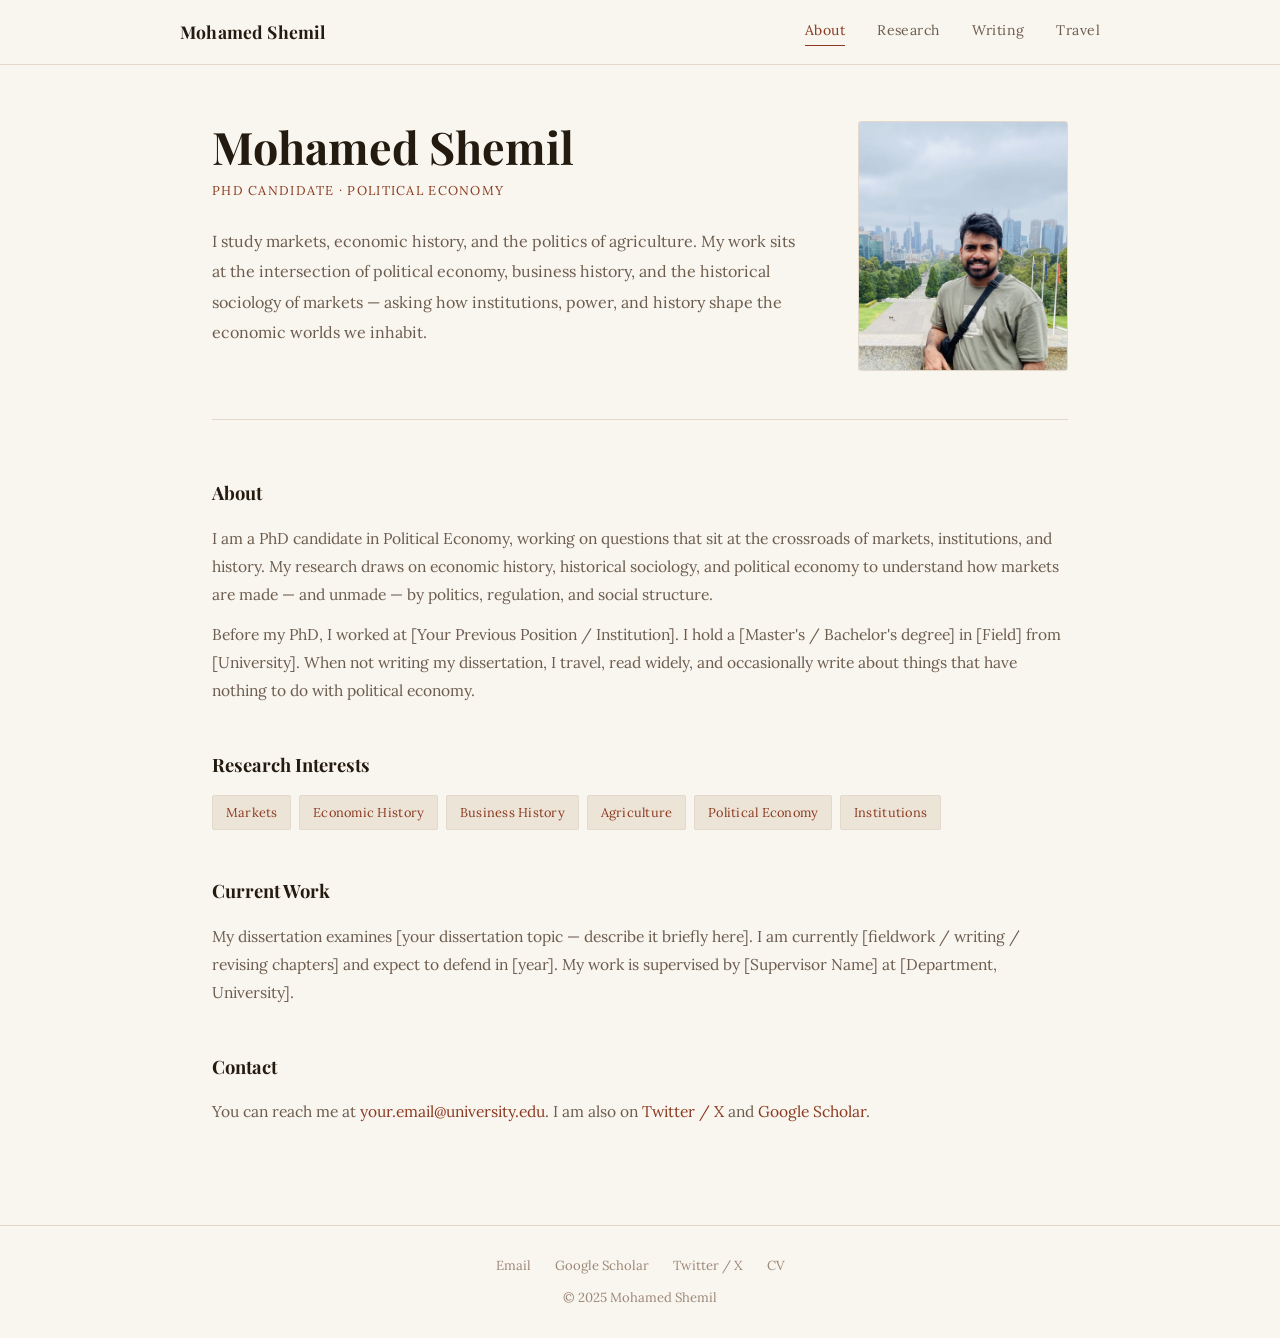
==== index.html @ 2511c0ed "Initial commit" ====
<!DOCTYPE html>
<html lang="en">
<head>
    <meta charset="UTF-8">
    <meta name="viewport" content="width=device-width, initial-scale=1.0">
    <title>Mohamed Shemil — Political Economist</title>
    <link rel="preconnect" href="https://fonts.googleapis.com">
    <link rel="preconnect" href="https://fonts.gstatic.com" crossorigin>
    <link href="https://fonts.googleapis.com/css2?family=Playfair+Display:ital,wght@0,400;0,700;1,400&family=Lora:ital,wght@0,400;0,500;1,400&display=swap" rel="stylesheet">
    <link rel="stylesheet" href="css/style.css">
</head>
<body>

    <nav class="nav">
        <div class="nav-inner">
            <a href="index.html" class="nav-name">Mohamed Shemil</a>
            <div class="nav-links" id="navLinks">
                <a href="index.html"    class="nav-link active">About</a>
                <a href="research.html" class="nav-link">Research</a>
                <a href="writing.html"  class="nav-link">Writing</a>
                <a href="travel.html"   class="nav-link">Travel</a>
            </div>
            <button class="nav-toggle" id="navToggle" aria-label="Toggle navigation">☰</button>
        </div>
    </nav>

    <main>

        <!-- Hero -->
        <div class="about-hero">
            <div class="about-hero-text">
                <h1>Mohamed Shemil</h1>
                <p class="title">PhD Candidate · Political Economy</p>
                <p class="lead">
                    I study markets, economic history, and the politics of agriculture.
                    My work sits at the intersection of political economy, business history,
                    and the historical sociology of markets — asking how institutions, power,
                    and history shape the economic worlds we inhabit.
                </p>
            </div>

            <!--
                PHOTO: Replace the div below with an <img> tag once you have a photo.
                Example:
                <img src="images/photo.jpg" alt="Mohamed Shemil" class="profile-photo">
            -->
            <img src="images/photo.jpg" alt="Mohamed Shemil" class="profile-photo">

        </div>

        <!-- About -->
        <div class="about-section">
            <h2>About</h2>
            <p>
                I am a PhD candidate in Political Economy, working on questions that sit at the
                crossroads of markets, institutions, and history. My research draws on economic
                history, historical sociology, and political economy to understand how markets are
                made — and unmade — by politics, regulation, and social structure.
            </p>
            <p>
                Before my PhD, I worked at [Your Previous Position / Institution]. I hold a
                [Master's / Bachelor's degree] in [Field] from [University]. When not writing
                my dissertation, I travel, read widely, and occasionally write about things
                that have nothing to do with political economy.
            </p>
        </div>

        <!-- Research Interests -->
        <div class="about-section">
            <h2>Research Interests</h2>
            <div class="tags">
                <span class="tag">Markets</span>
                <span class="tag">Economic History</span>
                <span class="tag">Business History</span>
                <span class="tag">Agriculture</span>
                <span class="tag">Political Economy</span>
                <span class="tag">Institutions</span>
            </div>
        </div>

        <!-- Current Work -->
        <div class="about-section">
            <h2>Current Work</h2>
            <p>
                My dissertation examines [your dissertation topic — describe it briefly here].
                I am currently [fieldwork / writing / revising chapters] and expect to defend
                in [year]. My work is supervised by [Supervisor Name] at [Department, University].
            </p>
        </div>

        <!-- Contact -->
        <div class="about-section">
            <h2>Contact</h2>
            <p>
                You can reach me at
                <a href="mailto:your.email@university.edu">your.email@university.edu</a>.
                I am also on
                <a href="#">Twitter / X</a> and
                <a href="#">Google Scholar</a>.
            </p>
        </div>

    </main>

    <footer>
        <div class="footer-inner">
            <div class="footer-links">
                <a href="mailto:your.email@university.edu">Email</a>
                <a href="#">Google Scholar</a>
                <a href="#">Twitter / X</a>
                <a href="#">CV</a>
            </div>
            <p>© 2025 Mohamed Shemil</p>
        </div>
    </footer>

    <script src="js/main.js"></script>
</body>
</html>
---- css/style.css ----
@import url('https://fonts.googleapis.com/css2?family=Playfair+Display:ital,wght@0,400;0,700;1,400&family=Lora:ital,wght@0,400;0,500;1,400&display=swap');

/* ================================
   VARIABLES
================================ */
:root {
    --bg:         #F9F5EF;
    --bg-2:       #F2EAE0;
    --surface:    #FFFFFF;
    --text:       #231A10;
    --text-2:     #6B5C4E;
    --text-3:     #9C8878;
    --accent:     #8B3A1F;
    --accent-2:   #B05A38;
    --border:     #E2D8CC;
    --tag-bg:     #EDE4D8;
}

/* ================================
   RESET & BASE
================================ */
*, *::before, *::after {
    box-sizing: border-box;
    margin: 0;
    padding: 0;
}

html {
    scroll-behavior: smooth;
    font-size: 16px;
}

body {
    font-family: 'Lora', Georgia, serif;
    background: var(--bg);
    color: var(--text);
    line-height: 1.8;
    min-height: 100vh;
    display: flex;
    flex-direction: column;
}

a {
    color: var(--accent);
    text-decoration: none;
    transition: color 0.2s;
}

a:hover { color: var(--accent-2); }

img {
    max-width: 100%;
    height: auto;
    display: block;
}

/* ================================
   NAVIGATION
================================ */
.nav {
    position: sticky;
    top: 0;
    z-index: 100;
    background: var(--bg);
    border-bottom: 1px solid var(--border);
    padding: 0 2rem;
}

.nav-inner {
    max-width: 920px;
    margin: 0 auto;
    display: flex;
    align-items: center;
    justify-content: space-between;
    height: 64px;
}

.nav-name {
    font-family: 'Playfair Display', serif;
    font-size: 1.1rem;
    font-weight: 700;
    color: var(--text);
    letter-spacing: 0.01em;
    flex-shrink: 0;
}

.nav-name:hover { color: var(--accent); }

.nav-links {
    display: flex;
    gap: 2rem;
    align-items: center;
}

.nav-link {
    font-family: 'Lora', serif;
    font-size: 0.875rem;
    color: var(--text-2);
    letter-spacing: 0.03em;
    padding-bottom: 2px;
    border-bottom: 1.5px solid transparent;
    transition: color 0.2s, border-color 0.2s;
}

.nav-link:hover,
.nav-link.active {
    color: var(--accent);
    border-bottom-color: var(--accent);
}

.nav-toggle {
    display: none;
    background: none;
    border: none;
    cursor: pointer;
    font-size: 1.5rem;
    color: var(--text);
    padding: 4px;
    line-height: 1;
}

/* ================================
   MAIN CONTAINER
================================ */
main {
    flex: 1;
    max-width: 920px;
    margin: 0 auto;
    width: 100%;
    padding: 3.5rem 2rem;
}

/* ================================
   PAGE HEADER (Research / Writing / Travel)
================================ */
.page-header {
    margin-bottom: 3rem;
    padding-bottom: 2rem;
    border-bottom: 1px solid var(--border);
}

.page-title {
    font-family: 'Playfair Display', serif;
    font-size: 2.2rem;
    font-weight: 700;
    margin-bottom: 0.4rem;
}

.page-subtitle {
    color: var(--text-2);
    font-size: 0.95rem;
    font-style: italic;
}

/* ================================
   ABOUT / HOME PAGE
================================ */
.about-hero {
    display: grid;
    grid-template-columns: 1fr 210px;
    gap: 3.5rem;
    align-items: start;
    margin-bottom: 3.5rem;
    padding-bottom: 3rem;
    border-bottom: 1px solid var(--border);
}

.about-hero-text h1 {
    font-family: 'Playfair Display', serif;
    font-size: 2.8rem;
    font-weight: 700;
    line-height: 1.15;
    margin-bottom: 0.4rem;
}

.about-hero-text .title {
    color: var(--accent);
    font-size: 0.8rem;
    letter-spacing: 0.1em;
    text-transform: uppercase;
    font-family: 'Lora', serif;
    margin-bottom: 1.5rem;
}

.about-hero-text .lead {
    font-size: 1rem;
    color: var(--text-2);
    line-height: 1.9;
}

.photo-placeholder {
    width: 210px;
    height: 250px;
    background: var(--bg-2);
    border: 2px dashed var(--accent-2);
    border-radius: 3px;
    display: flex;
    flex-direction: column;
    align-items: center;
    justify-content: center;
    color: var(--accent-2);
    font-size: 0.78rem;
    text-align: center;
    gap: 0.6rem;
    font-style: italic;
}

.photo-placeholder svg {
    width: 36px;
    height: 36px;
    opacity: 0.35;
}

/* Profile photo — when you add a real image, replace .photo-placeholder with this */
.profile-photo {
    width: 210px;
    height: 250px;
    border-radius: 3px;
    border: 1px solid var(--border);
    object-fit: cover;
}

.about-section {
    margin-bottom: 2.75rem;
}

.about-section h2 {
    font-family: 'Playfair Display', serif;
    font-size: 1.15rem;
    font-weight: 700;
    margin-bottom: 0.9rem;
    color: var(--text);
}

.about-section p {
    color: var(--text-2);
    margin-bottom: 0.75rem;
    font-size: 0.975rem;
}

/* Tags */
.tags {
    display: flex;
    flex-wrap: wrap;
    gap: 0.5rem;
}

.tag {
    background: var(--tag-bg);
    color: var(--accent);
    border: 1px solid var(--border);
    padding: 0.3rem 0.8rem;
    border-radius: 2px;
    font-size: 0.8rem;
    font-family: 'Lora', serif;
    letter-spacing: 0.02em;
}

/* ================================
   ARTICLE LISTING
================================ */
.article-list {
    display: flex;
    flex-direction: column;
}

.article-item {
    padding: 2rem 0;
    border-bottom: 1px solid var(--border);
}

.article-item:first-child {
    padding-top: 0;
}

.article-meta {
    font-size: 0.75rem;
    color: var(--text-3);
    text-transform: uppercase;
    letter-spacing: 0.07em;
    margin-bottom: 0.5rem;
    font-family: 'Lora', serif;
}

.article-title {
    font-family: 'Playfair Display', serif;
    font-size: 1.4rem;
    font-weight: 700;
    line-height: 1.3;
    margin-bottom: 0.65rem;
}

.article-title a {
    color: var(--text);
    transition: color 0.2s;
}

.article-title a:hover { color: var(--accent); }

.article-excerpt {
    color: var(--text-2);
    font-size: 0.93rem;
    line-height: 1.8;
    margin-bottom: 0.9rem;
}

.read-more {
    font-size: 0.82rem;
    color: var(--accent);
    font-family: 'Lora', serif;
    border-bottom: 1px solid currentColor;
    padding-bottom: 1px;
    letter-spacing: 0.02em;
}

.read-more:hover { color: var(--accent-2); }

/* ================================
   TRAVEL PAGE — GRID
================================ */
.travel-intro {
    color: var(--text-2);
    font-size: 0.975rem;
    margin-bottom: 2.5rem;
    max-width: 560px;
}

.travel-grid {
    display: grid;
    grid-template-columns: repeat(auto-fill, minmax(270px, 1fr));
    gap: 1.75rem;
}

.travel-card {
    background: var(--surface);
    border: 1px solid var(--border);
    border-radius: 3px;
    overflow: hidden;
    transition: box-shadow 0.25s, transform 0.25s;
    display: flex;
    flex-direction: column;
}

.travel-card:hover {
    box-shadow: 0 6px 24px rgba(35, 26, 16, 0.1);
    transform: translateY(-3px);
}

.travel-card-image {
    width: 100%;
    height: 190px;
    background: var(--bg-2);
    display: flex;
    align-items: center;
    justify-content: center;
    color: var(--text-3);
    font-size: 0.75rem;
    font-style: italic;
    overflow: hidden;
    flex-shrink: 0;
}

.travel-card-image img {
    width: 100%;
    height: 100%;
    object-fit: cover;
}

.travel-card-body {
    padding: 1.25rem;
    flex: 1;
    display: flex;
    flex-direction: column;
}

.travel-card-meta {
    font-size: 0.72rem;
    color: var(--text-3);
    text-transform: uppercase;
    letter-spacing: 0.07em;
    margin-bottom: 0.4rem;
    font-family: 'Lora', serif;
}

.travel-card-title {
    font-family: 'Playfair Display', serif;
    font-size: 1.15rem;
    font-weight: 700;
    margin-bottom: 0.5rem;
    line-height: 1.3;
}

.travel-card-title a { color: var(--text); }
.travel-card-title a:hover { color: var(--accent); }

.travel-card-excerpt {
    color: var(--text-2);
    font-size: 0.85rem;
    line-height: 1.75;
    margin-bottom: 1rem;
    flex: 1;
}

/* ================================
   SINGLE ARTICLE PAGE
================================ */
.article-page {
    max-width: 680px;
    margin: 0 auto;
}

.back-link {
    display: inline-flex;
    align-items: center;
    gap: 0.35rem;
    font-size: 0.8rem;
    color: var(--text-3);
    margin-bottom: 2.25rem;
    letter-spacing: 0.02em;
    border-bottom: 1px solid transparent;
    transition: color 0.2s;
}

.back-link:hover { color: var(--accent); }

.article-header {
    margin-bottom: 2.5rem;
    padding-bottom: 2rem;
    border-bottom: 1px solid var(--border);
}

.article-header .article-meta {
    margin-bottom: 0.75rem;
}

.article-header h1 {
    font-family: 'Playfair Display', serif;
    font-size: 2.25rem;
    font-weight: 700;
    line-height: 1.2;
    margin-bottom: 1rem;
}

.article-header .article-tags {
    margin-top: 1.25rem;
}

.article-body {
    color: var(--text-2);
    line-height: 1.95;
    font-size: 1.025rem;
}

.article-body p { margin-bottom: 1.6rem; }

.article-body h2 {
    font-family: 'Playfair Display', serif;
    font-size: 1.5rem;
    color: var(--text);
    margin: 2.5rem 0 1rem;
}

.article-body h3 {
    font-family: 'Playfair Display', serif;
    font-size: 1.15rem;
    color: var(--text);
    margin: 2rem 0 0.75rem;
}

.article-body blockquote {
    border-left: 3px solid var(--accent);
    padding: 0.25rem 0 0.25rem 1.5rem;
    color: var(--text-2);
    font-style: italic;
    margin: 1.75rem 0;
}

/* ================================
   TRAVEL ENTRY PAGE
================================ */
.travel-entry {
    max-width: 720px;
    margin: 0 auto;
}

.travel-entry-header {
    margin-bottom: 2rem;
    padding-bottom: 2rem;
    border-bottom: 1px solid var(--border);
}

.travel-entry-header h1 {
    font-family: 'Playfair Display', serif;
    font-size: 2.4rem;
    font-weight: 700;
    line-height: 1.2;
    margin-bottom: 0.4rem;
}

.travel-entry-header .subtitle {
    color: var(--text-2);
    font-style: italic;
    font-size: 1rem;
    margin-top: 0.4rem;
}

.travel-photo-block {
    margin: 2rem 0;
}

.travel-photo-block img {
    width: 100%;
    border-radius: 2px;
    border: 1px solid var(--border);
}

.travel-photo-placeholder {
    width: 100%;
    height: 400px;
    background: var(--bg-2);
    border: 1px solid var(--border);
    border-radius: 2px;
    display: flex;
    flex-direction: column;
    align-items: center;
    justify-content: center;
    color: var(--text-3);
    gap: 0.5rem;
    font-size: 0.8rem;
    font-style: italic;
}

.travel-photo-placeholder svg {
    width: 40px;
    height: 40px;
    opacity: 0.35;
}

.travel-photo-caption {
    font-size: 0.78rem;
    color: var(--text-3);
    font-style: italic;
    text-align: center;
    margin-top: 0.5rem;
}

.travel-entry-body {
    color: var(--text-2);
    line-height: 1.95;
    font-size: 1.025rem;
}

.travel-entry-body p { margin-bottom: 1.6rem; }

/* ================================
   FOOTER
================================ */
footer {
    border-top: 1px solid var(--border);
    padding: 1.75rem 2rem;
    text-align: center;
    color: var(--text-3);
    font-size: 0.82rem;
    margin-top: auto;
}

.footer-inner {
    max-width: 920px;
    margin: 0 auto;
}

.footer-links {
    margin-bottom: 0.5rem;
    display: flex;
    justify-content: center;
    flex-wrap: wrap;
    gap: 0.25rem 1.5rem;
}

.footer-links a {
    color: var(--text-3);
}

.footer-links a:hover { color: var(--accent); }

/* ================================
   RESPONSIVE
================================ */
@media (max-width: 640px) {
    .nav { padding: 0 1.25rem; }

    .nav-toggle { display: block; }

    .nav-links {
        display: none;
        position: absolute;
        top: 64px;
        left: 0;
        right: 0;
        background: var(--bg);
        border-bottom: 1px solid var(--border);
        flex-direction: column;
        padding: 1.5rem 1.25rem;
        gap: 1.25rem;
        align-items: flex-start;
    }

    .nav-links.open { display: flex; }

    main { padding: 2.5rem 1.25rem; }

    .about-hero {
        grid-template-columns: 1fr;
        gap: 2rem;
    }

    .about-hero-text h1 { font-size: 2.1rem; }

    .photo-placeholder,
    .profile-photo {
        width: 150px;
        height: 180px;
    }

    .page-title { font-size: 1.85rem; }

    .travel-grid { grid-template-columns: 1fr; }

    .article-header h1 { font-size: 1.8rem; }

    .travel-entry-header h1 { font-size: 1.9rem; }
}
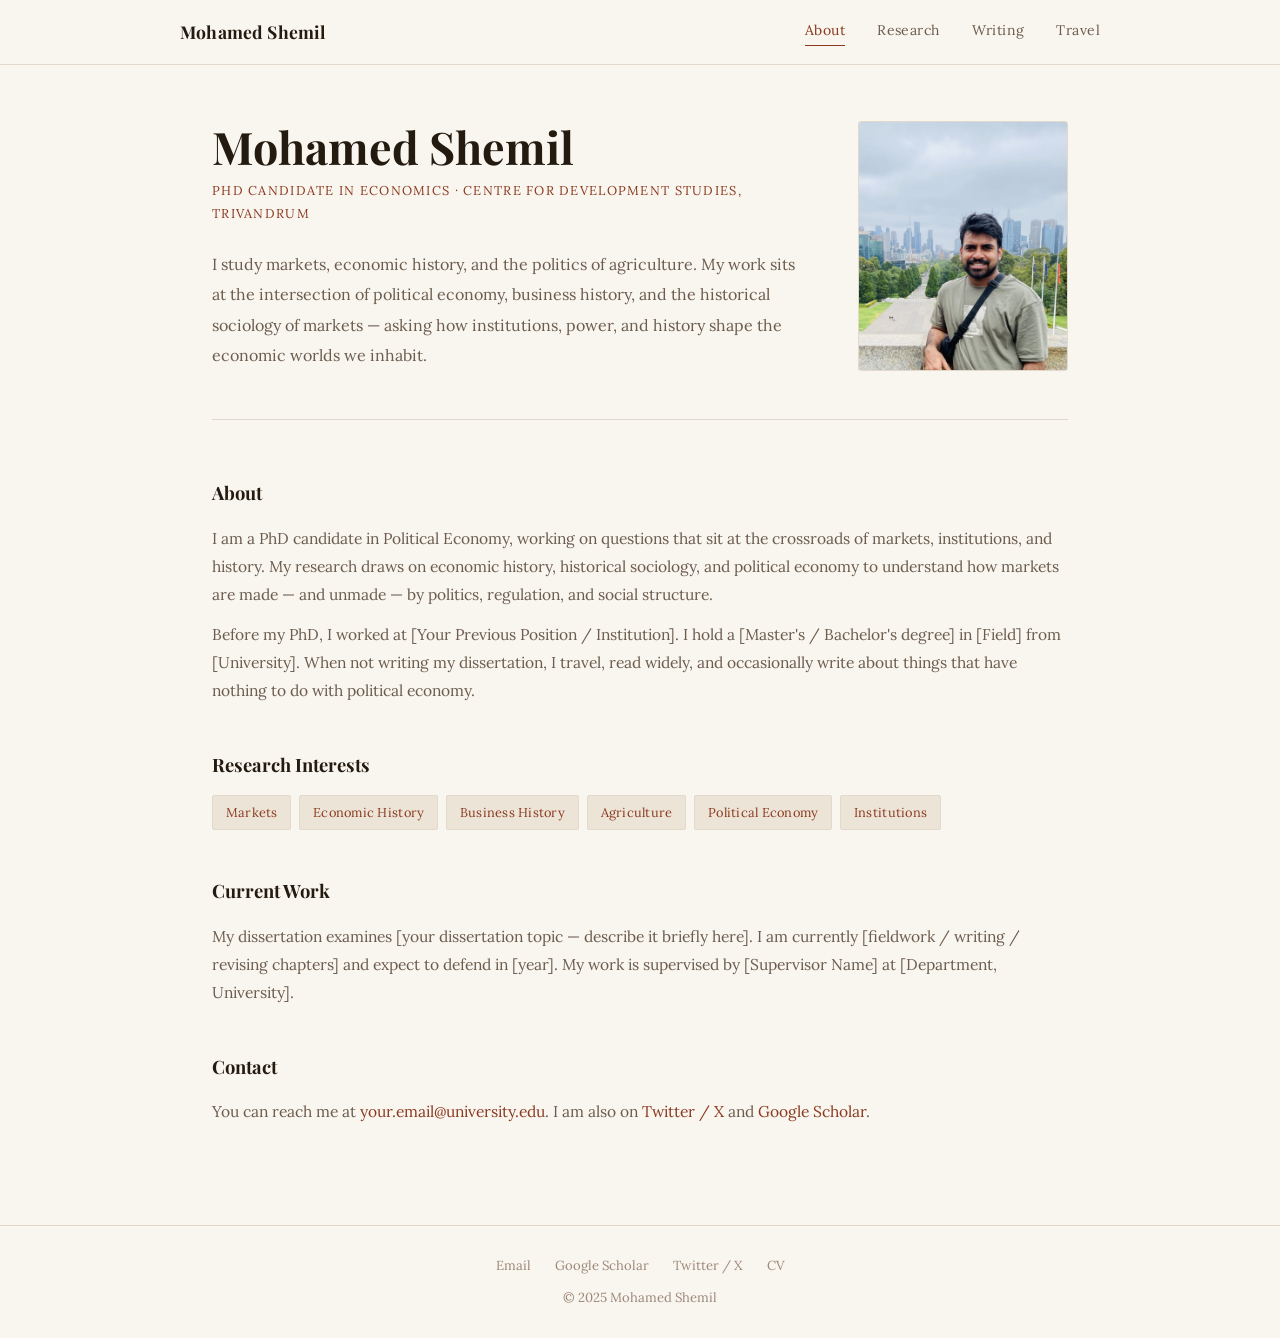
==== commit acb015db: "updated about section" ====
--- a/index.html
+++ b/index.html
@@ -30,7 +30,7 @@
         <div class="about-hero">
             <div class="about-hero-text">
                 <h1>Mohamed Shemil</h1>
-                <p class="title">PhD Candidate · Political Economy</p>
+                <p class="title">PhD Candidate in Economics · Centre for Development Studies, Trivandrum</p>
                 <p class="lead">
                     I study markets, economic history, and the politics of agriculture.
                     My work sits at the intersection of political economy, business history,
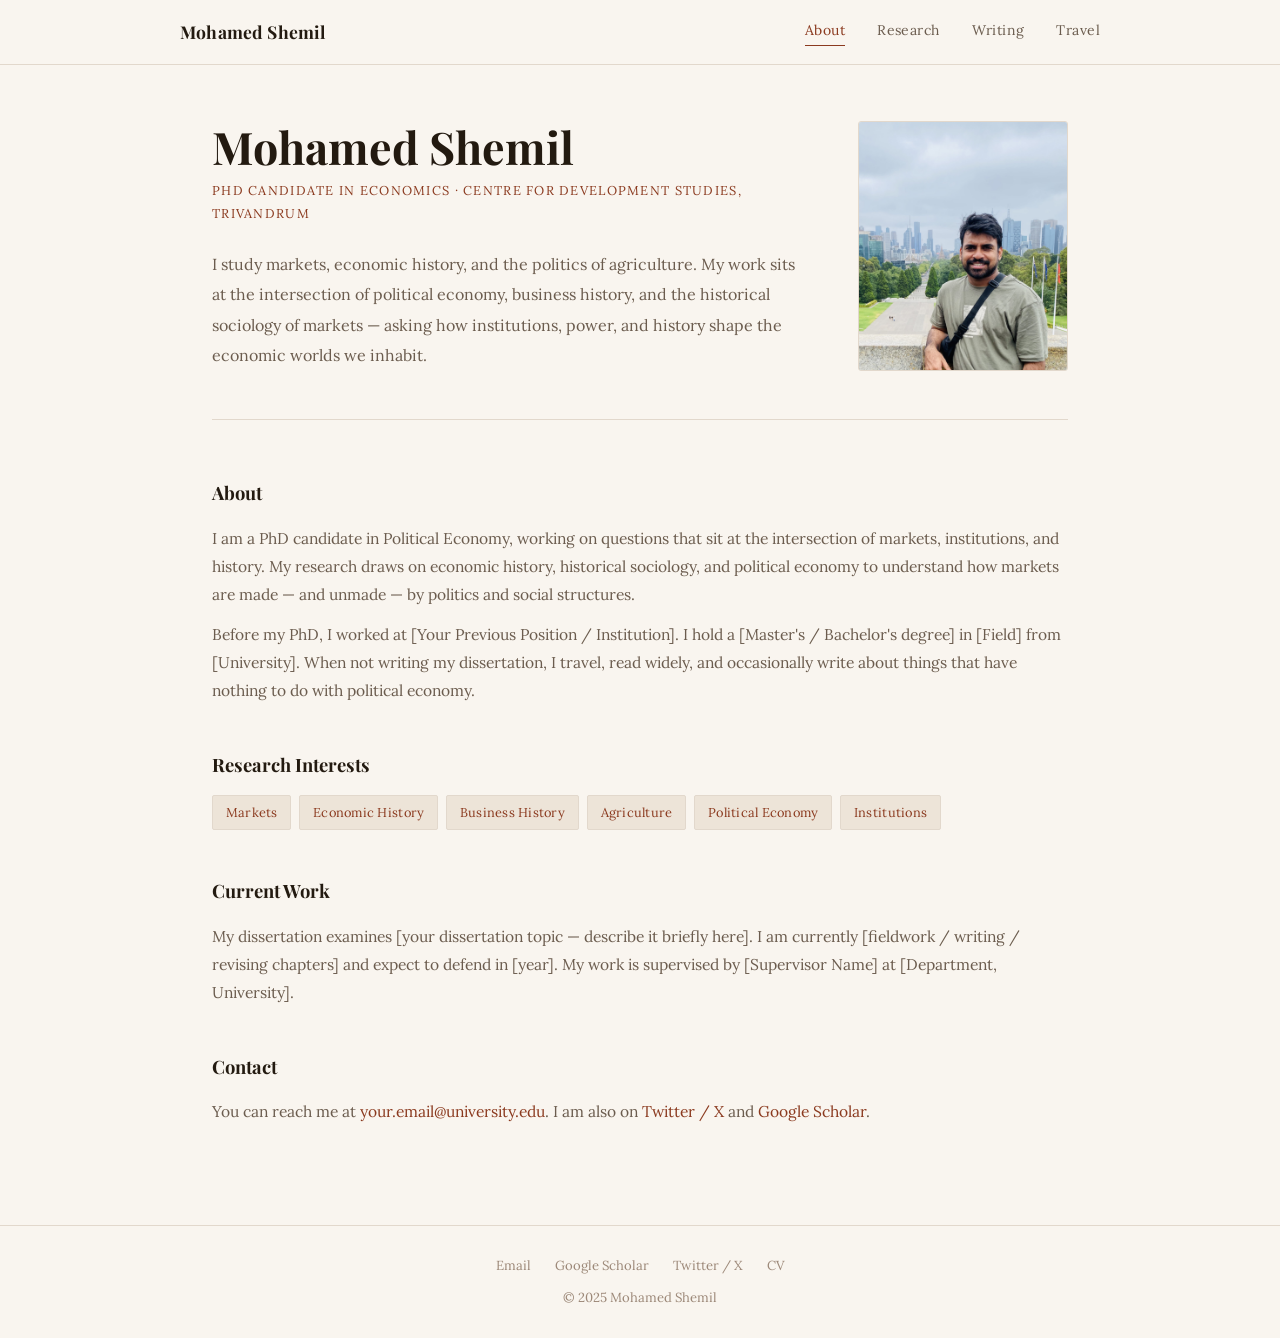
==== commit b02ee49b: "updated about section" ====
--- a/index.html
+++ b/index.html
@@ -53,9 +53,8 @@
             <h2>About</h2>
             <p>
                 I am a PhD candidate in Political Economy, working on questions that sit at the
-                crossroads of markets, institutions, and history. My research draws on economic
-                history, historical sociology, and political economy to understand how markets are
-                made — and unmade — by politics, regulation, and social structure.
+                intersection of markets, institutions, and history. My research draws on economic
+                history, historical sociology, and political economy to understand how markets are                made — and unmade — by politics and social structures.
             </p>
             <p>
                 Before my PhD, I worked at [Your Previous Position / Institution]. I hold a
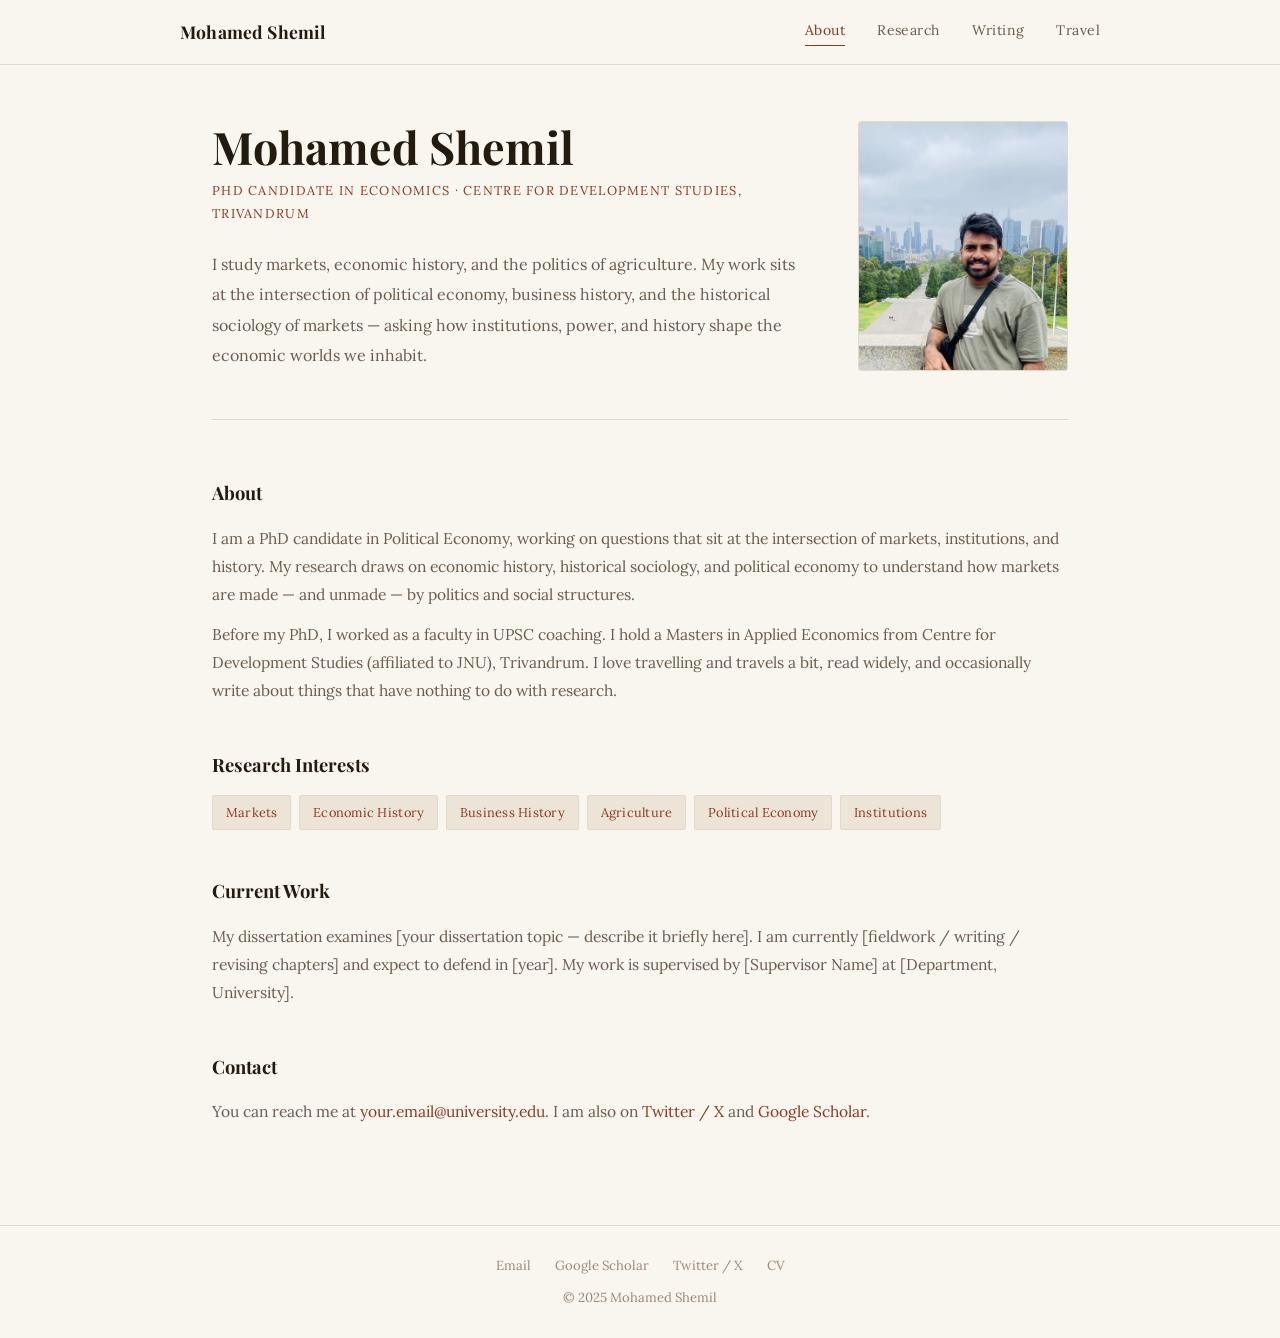
==== commit deff595b: "Update index.html" ====
--- a/index.html
+++ b/index.html
@@ -57,10 +57,9 @@
                 history, historical sociology, and political economy to understand how markets are                made — and unmade — by politics and social structures.
             </p>
             <p>
-                Before my PhD, I worked at [Your Previous Position / Institution]. I hold a
-                [Master's / Bachelor's degree] in [Field] from [University]. When not writing
-                my dissertation, I travel, read widely, and occasionally write about things
-                that have nothing to do with political economy.
+                Before my PhD, I worked as a faculty in UPSC coaching. I hold a Masters in Applied Economics
+                from Centre for Development Studies (affiliated to JNU), Trivandrum. I love travelling and travels a bit,
+                read widely, and occasionally write about things that have nothing to do with research.
             </p>
         </div>
 
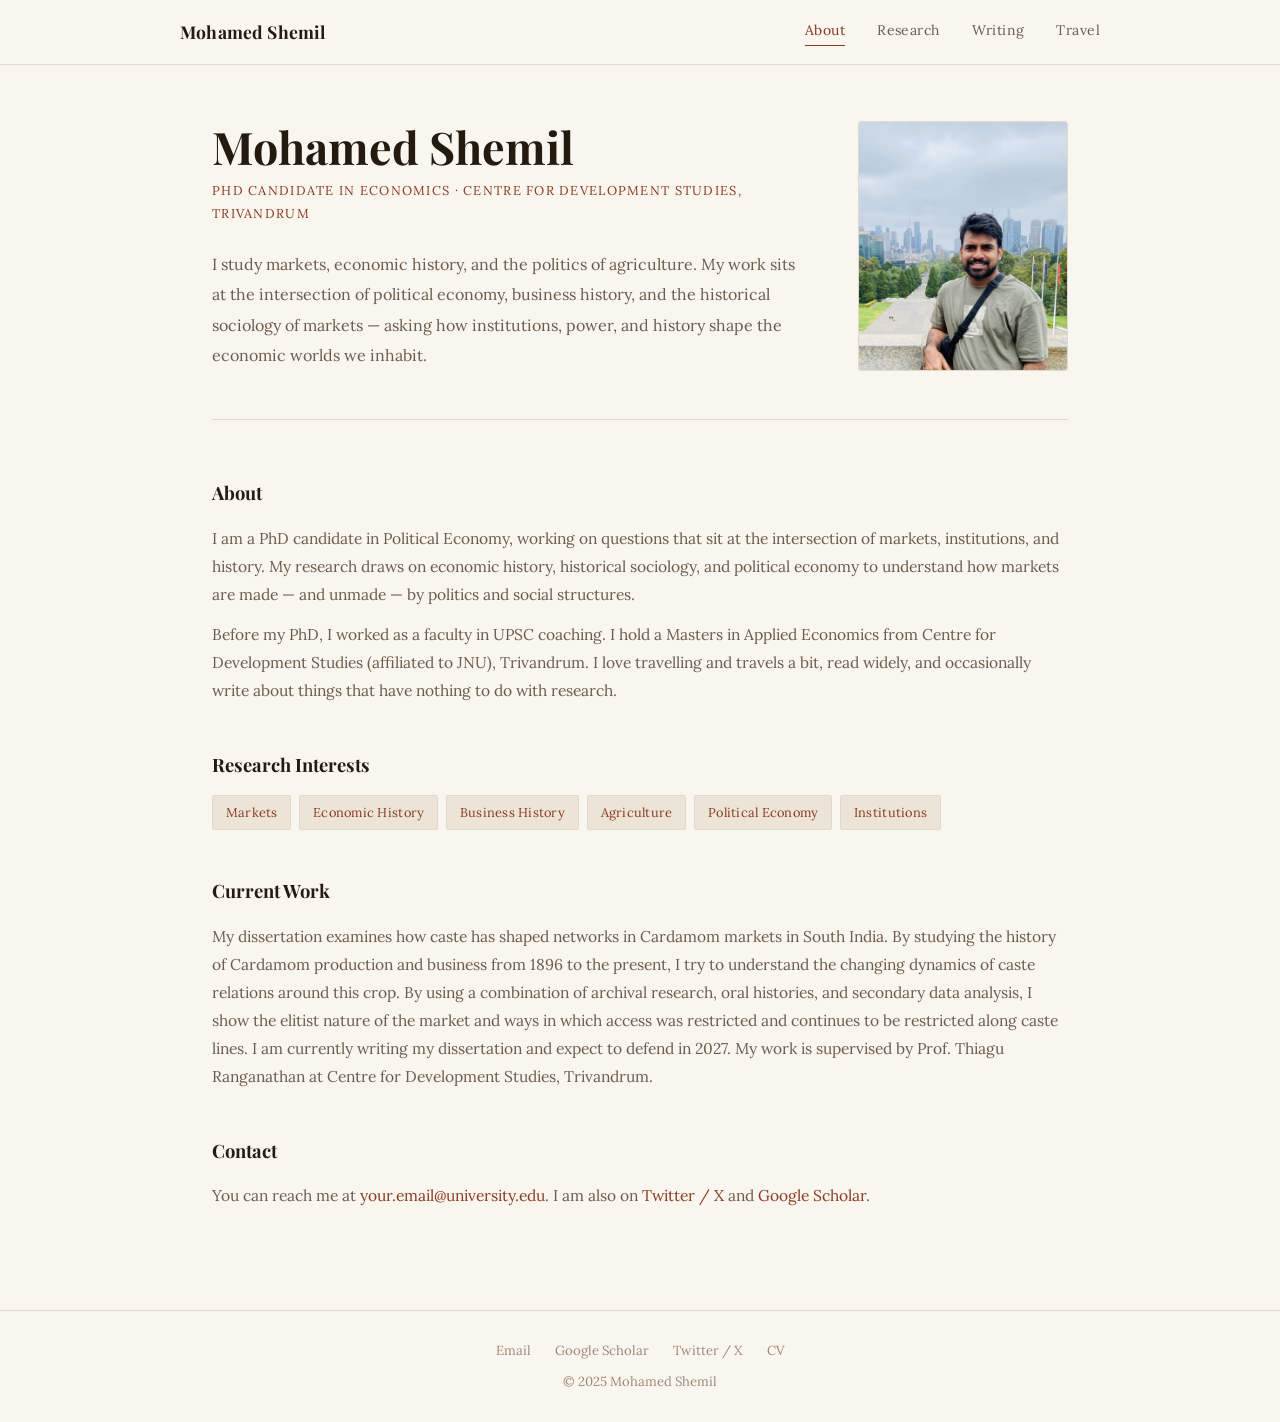
==== commit 076ad544: "Update index.html" ====
--- a/index.html
+++ b/index.html
@@ -80,9 +80,10 @@
         <div class="about-section">
             <h2>Current Work</h2>
             <p>
-                My dissertation examines [your dissertation topic — describe it briefly here].
-                I am currently [fieldwork / writing / revising chapters] and expect to defend
-                in [year]. My work is supervised by [Supervisor Name] at [Department, University].
+                My dissertation examines how caste has shaped networks in Cardamom markets in South India. By studying the history of Cardamom production and business from 1896 to the present, I try to understand the changing dynamics of caste relations around this crop.
+                By using a combination of archival research, oral histories, and secondary data analysis, I show the elitist nature of the market and ways in which access was restricted and continues to be restricted along caste lines. 
+                I am currently writing my dissertation and expect to defend
+                in 2027. My work is supervised by Prof. Thiagu Ranganathan at Centre for Development Studies, Trivandrum.
             </p>
         </div>
 
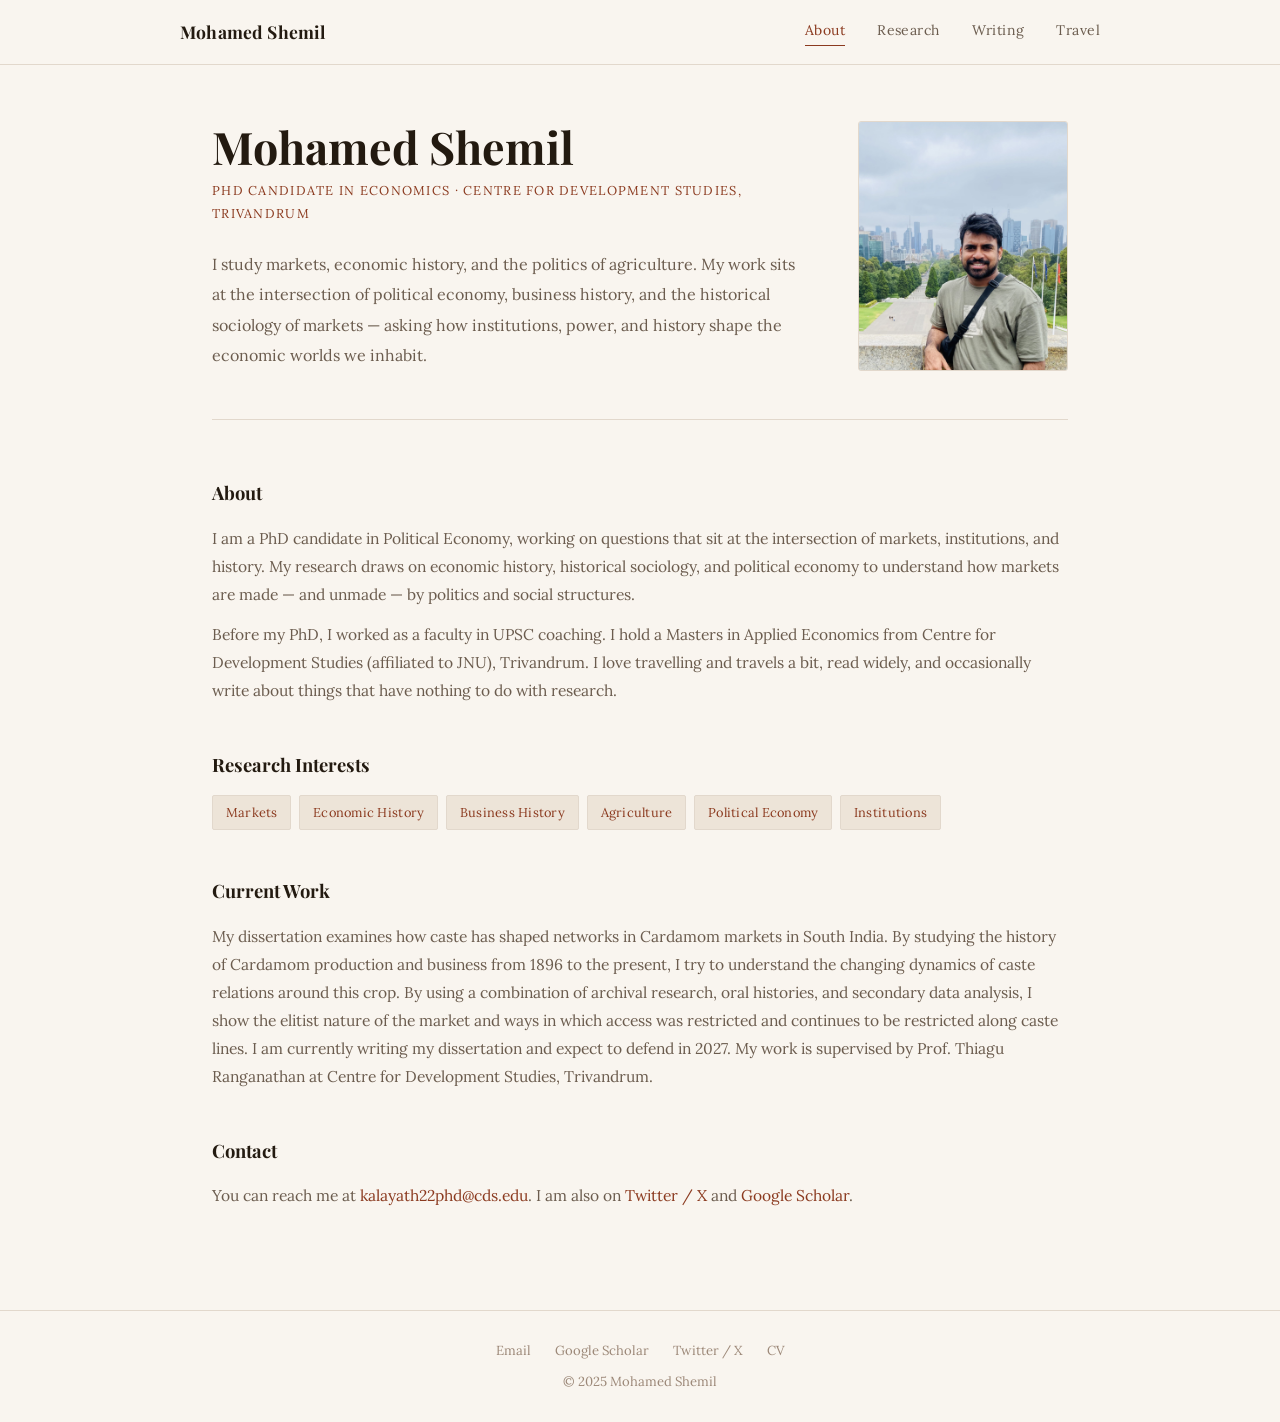
==== commit 4be0d637: "Update index.html" ====
--- a/index.html
+++ b/index.html
@@ -92,7 +92,7 @@
             <h2>Contact</h2>
             <p>
                 You can reach me at
-                <a href="mailto:your.email@university.edu">your.email@university.edu</a>.
+                <a href="mailto:kalayath22phd@cds.edu">kalayath22phd@cds.edu</a>.
                 I am also on
                 <a href="#">Twitter / X</a> and
                 <a href="#">Google Scholar</a>.
@@ -104,9 +104,9 @@
     <footer>
         <div class="footer-inner">
             <div class="footer-links">
-                <a href="mailto:your.email@university.edu">Email</a>
+                <a href="mailto:kalayath22phd@cds.edu">Email</a>
                 <a href="#">Google Scholar</a>
-                <a href="#">Twitter / X</a>
+                <a href="https://twitter.com/ShemilMohamed">Twitter / X</a>
                 <a href="#">CV</a>
             </div>
             <p>© 2025 Mohamed Shemil</p>
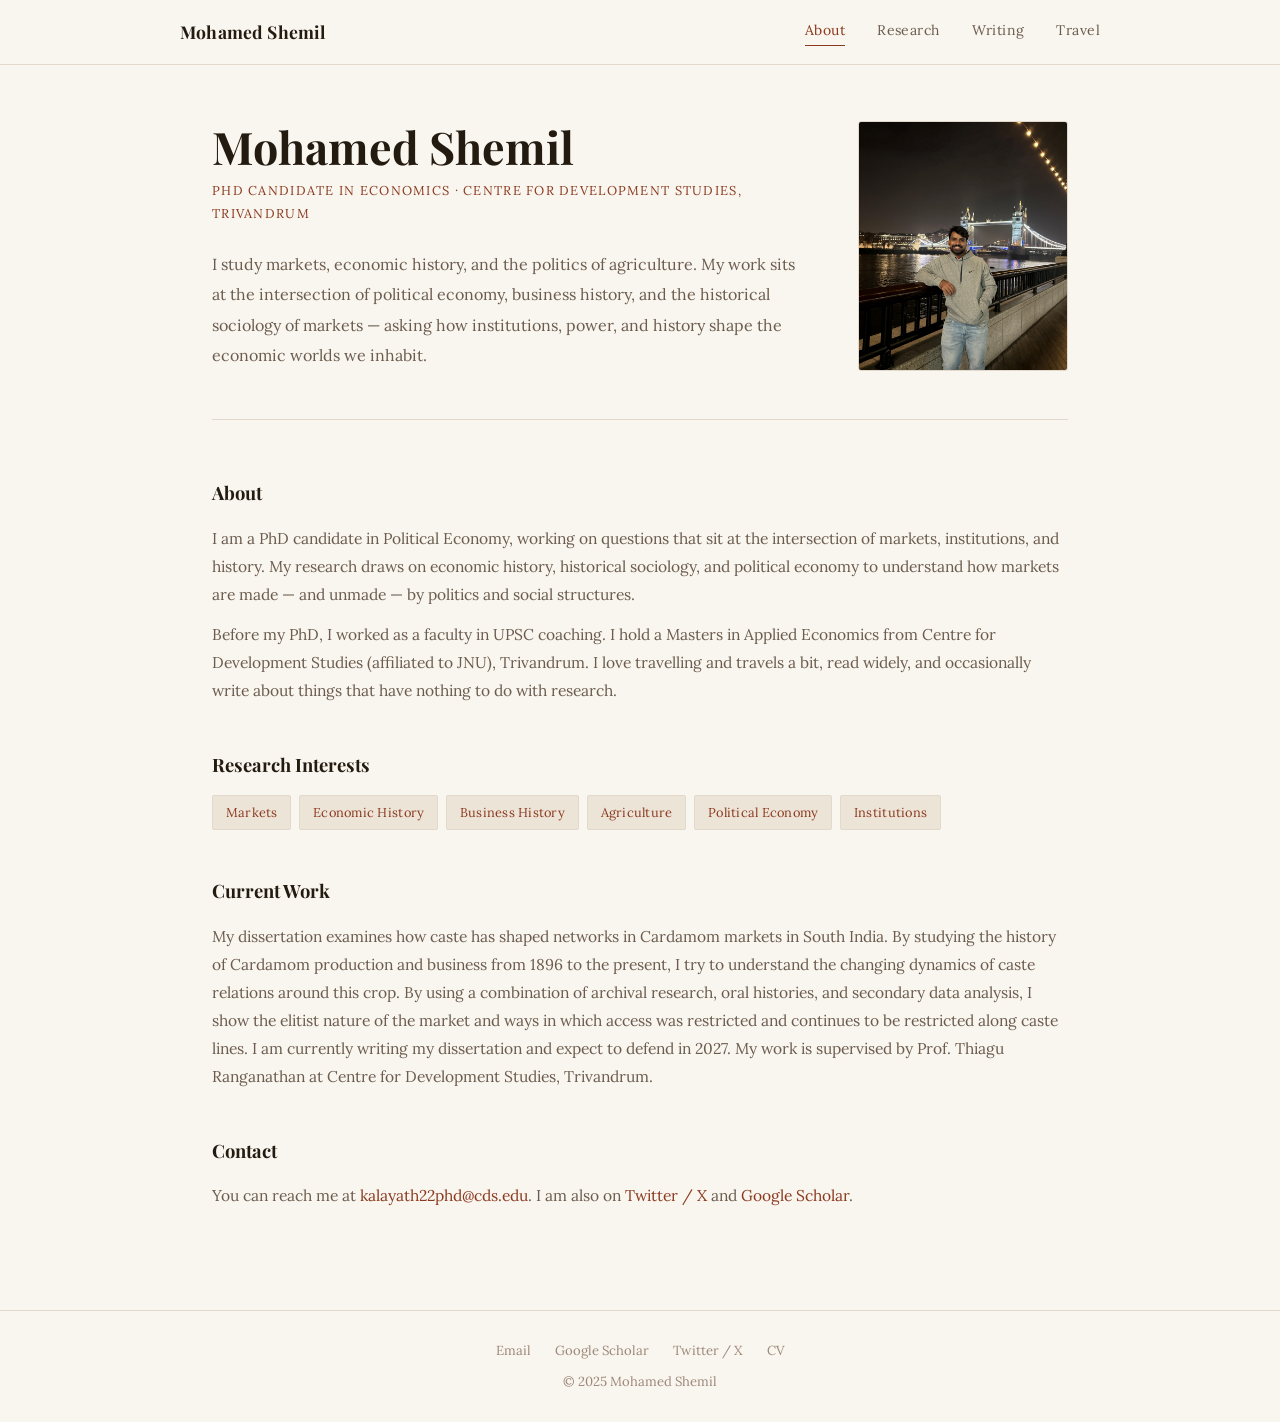
==== commit 53dbdb26: "Changed profile photo Changed profile photo" ====
--- a/index.html
+++ b/index.html
@@ -44,7 +44,7 @@
                 Example:
                 <img src="images/photo.jpg" alt="Mohamed Shemil" class="profile-photo">
             -->
-            <img src="images/photo.jpg" alt="Mohamed Shemil" class="profile-photo">
+            <img src="images/london.jpeg" alt="Mohamed Shemil" class="profile-photo">
 
         </div>
 
@@ -106,7 +106,7 @@
             <div class="footer-links">
                 <a href="mailto:kalayath22phd@cds.edu">Email</a>
                 <a href="#">Google Scholar</a>
-                <a href="https://twitter.com/ShemilMohamed">Twitter / X</a>
+                <a href="https://x.com/ShemilMohamed">Twitter / X</a>
                 <a href="#">CV</a>
             </div>
             <p>© 2025 Mohamed Shemil</p>
